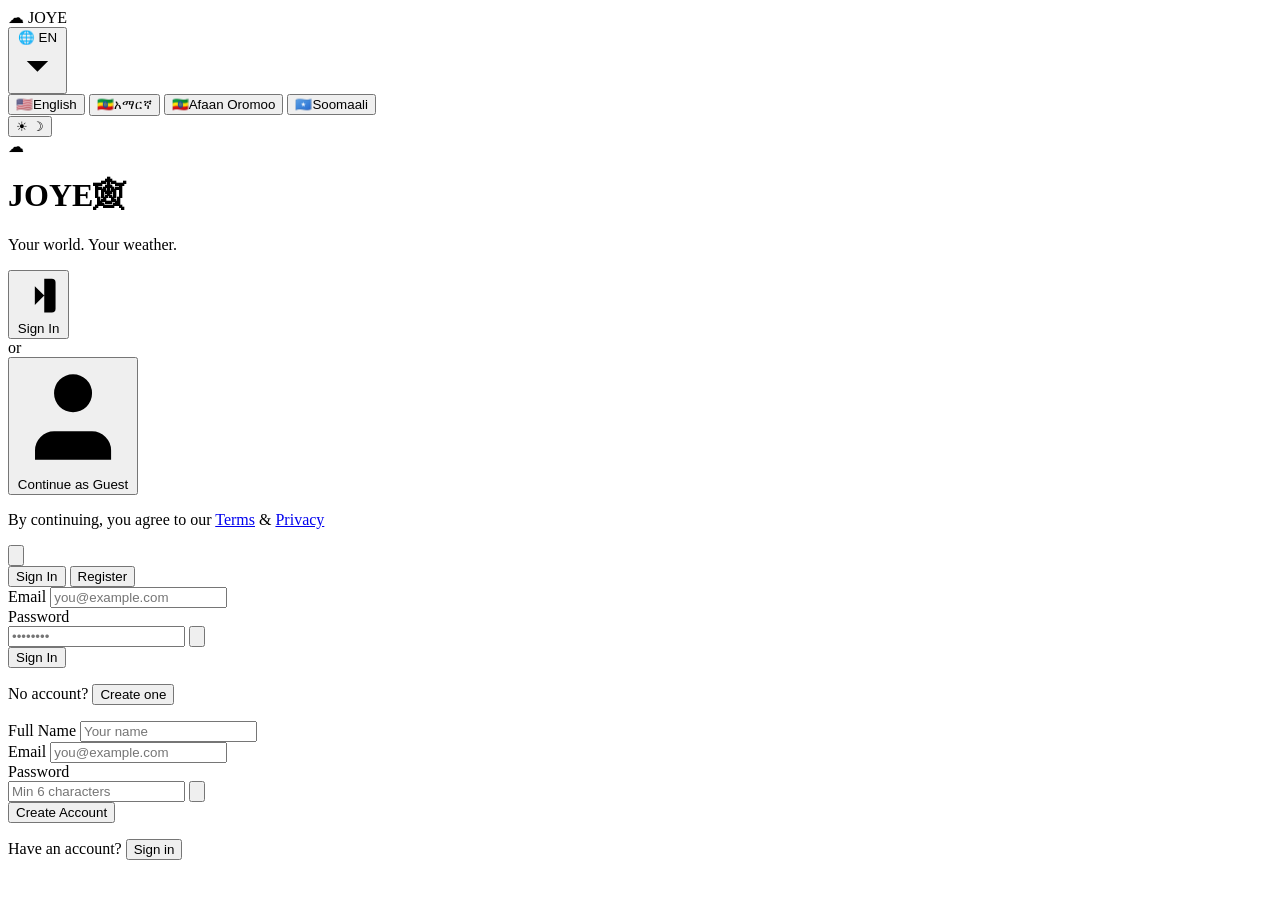
==== index.html @ 06ee372f "feat: sign-in page with slideshow, auth modal, language selector, PWA meta" ====
<!DOCTYPE html>
<html lang="en" data-theme="dark">
<head>
  <meta charset="UTF-8" />
  <meta name="viewport" content="width=device-width, initial-scale=1.0, viewport-fit=cover" />
  <meta name="mobile-web-app-capable" content="yes" />
  <meta name="apple-mobile-web-app-capable" content="yes" />
  <meta name="apple-mobile-web-app-status-bar-style" content="black-translucent" />
  <meta name="apple-mobile-web-app-title" content="Skye" />
  <meta name="theme-color" content="#0a0a0f" />
  <title>JOYE— Weather</title>
  <link rel="manifest" href="manifest.json" />
  <link rel="preconnect" href="https://fonts.googleapis.com" />
  <link rel="preconnect" href="https://fonts.gstatic.com" crossorigin />
  <link href="https://fonts.googleapis.com/css2?family=Cormorant+Garamond:ital,wght@0,300;0,400;0,600;1,300;1,400&family=Outfit:wght@200;300;400;500&display=swap" rel="stylesheet" />
  <link rel="stylesheet" href="style.css" />
</head>
<body>

  <!-- Background Slideshow -->
  <div class="bg-slider" id="bgSlider">
    <div class="bg-slide active" style="background-image: url('https://images.unsplash.com/photo-1504608524841-42584120d693?w=1920&q=80')"></div>
    <div class="bg-slide" style="background-image: url('https://images.unsplash.com/photo-1534088568595-a066f410bcda?w=1920&q=80')"></div>
    <div class="bg-slide" style="background-image: url('https://images.unsplash.com/photo-1501630834273-4b5604d2ee31?w=1920&q=80')"></div>
    <div class="bg-slide" style="background-image: url('https://images.unsplash.com/photo-1470071459604-3b5ec3a7fe05?w=1920&q=80')"></div>
    <div class="bg-slide" style="background-image: url('https://images.unsplash.com/photo-1419833173245-f59e1b93f9ee?w=1920&q=80')"></div>
    <div class="bg-slide" style="background-image: url('https://images.unsplash.com/photo-1464822759023-fed622ff2c3b?w=1920&q=80')"></div>
  </div>
  <div class="overlay"></div>

  <!-- Top Bar -->
  <header class="top-bar">
    <div class="logo">
      <span class="logo-icon">☁</span>
      <span class="logo-text">JOYE</span>
    </div>
    <div class="top-controls">
      <div class="lang-selector" id="langSelector">
        <button class="lang-btn" id="langBtn" aria-label="Select language">
          <span class="lang-flag" id="langFlag">🌐</span>
          <span class="lang-label" id="langLabel">EN</span>
          <svg class="chevron" viewBox="0 0 24 24"><path d="M6 9l6 6 6-6"/></svg>
        </button>
        <div class="lang-dropdown" id="langDropdown">
          <button class="lang-option active" data-lang="en"><span>🇺🇸</span><span>English</span></button>
          <button class="lang-option" data-lang="am"><span>🇪🇹</span><span>አማርኛ</span></button>
          <button class="lang-option" data-lang="om"><span>🇪🇹</span><span>Afaan Oromoo</span></button>
          <button class="lang-option" data-lang="so"><span>🇸🇴</span><span>Soomaali</span></button>
        </div>
      </div>
      <button class="theme-toggle" id="themeToggle" aria-label="Toggle theme">
        <span class="theme-icon sun">☀</span>
        <span class="theme-icon moon">☽</span>
        <div class="toggle-thumb"></div>
      </button>
    </div>
  </header>

  <!-- Main Sign-In Card -->
  <main class="signin-container">
    <div class="signin-card" id="signinCard">
      <div class="card-glow"></div>
      <div class="brand-area">
        <div class="brand-icon">☁</div>
        <h1 class="brand-name">JOYE🕸</h1>
        <p class="brand-tagline" id="brandTagline">Your world. Your weather.</p>
      </div>
      <div class="signin-actions">
        <button class="btn-primary" id="btnSignIn">
          <svg viewBox="0 0 24 24" class="btn-icon"><path d="M15 3h4a2 2 0 0 1 2 2v14a2 2 0 0 1-2 2h-4M10 17l5-5-5-5M15 12H3"/></svg>
          <span id="signInText">Sign In</span>
        </button>
        <div class="divider"><span id="dividerText">or</span></div>
        <button class="btn-ghost" id="btnGuest">
          <svg viewBox="0 0 24 24" class="btn-icon"><path d="M20 21v-2a4 4 0 0 0-4-4H8a4 4 0 0 0-4 4v2M12 11a4 4 0 1 0 0-8 4 4 0 0 0 0 8z"/></svg>
          <span id="guestText">Continue as Guest</span>
        </button>
      </div>
      <p class="signin-note" id="signinNote">
        By continuing, you agree to our <a href="#">Terms</a> &amp; <a href="#">Privacy</a>
      </p>
    </div>
    <div class="slide-dots" id="slideDots"></div>
  </main>

  <!-- Auth Modal -->
  <div class="modal-backdrop" id="modalBackdrop">
    <div class="modal" id="authModal">
      <button class="modal-close" id="modalClose" aria-label="Close">
        <svg viewBox="0 0 24 24"><path d="M18 6L6 18M6 6l12 12"/></svg>
      </button>

      <!-- Tabs -->
      <div class="auth-tabs">
        <button class="auth-tab active" id="tabLogin" data-tab="login">
          <span id="tabLoginText">Sign In</span>
        </button>
        <button class="auth-tab" id="tabRegister" data-tab="register">
          <span id="tabRegisterText">Register</span>
        </button>
      </div>

      <!-- Login Form -->
      <form class="auth-form active" id="formLogin" novalidate>
        <div class="field-group">
          <label class="field-label" id="lblEmail">Email</label>
          <input class="field-input" type="email" id="loginEmail" autocomplete="email" placeholder="you@example.com" required />
          <span class="field-error" id="loginEmailErr"></span>
        </div>
        <div class="field-group">
          <label class="field-label" id="lblPassword">Password</label>
          <div class="input-wrap">
            <input class="field-input" type="password" id="loginPassword" autocomplete="current-password" placeholder="••••••••" required />
            <button type="button" class="eye-btn" id="eyeLogin" aria-label="Show password">
              <svg viewBox="0 0 24 24"><path d="M1 12s4-8 11-8 11 8 11 8-4 8-11 8-11-8-11-8z"/><circle cx="12" cy="12" r="3"/></svg>
            </button>
          </div>
          <span class="field-error" id="loginPassErr"></span>
        </div>
        <button type="submit" class="btn-primary btn-full" id="btnLoginSubmit">
          <span id="loginSubmitText">Sign In</span>
        </button>
        <p class="auth-switch" id="authSwitchLogin">
          <span id="noAccountText">No account?</span>
          <button type="button" class="link-btn" id="switchToRegister">
            <span id="createOneText">Create one</span>
          </button>
        </p>
      </form>

      <!-- Register Form -->
      <form class="auth-form" id="formRegister" novalidate>
        <div class="field-group">
          <label class="field-label" id="lblName">Full Name</label>
          <input class="field-input" type="text" id="regName" autocomplete="name" placeholder="Your name" required />
          <span class="field-error" id="regNameErr"></span>
        </div>
        <div class="field-group">
          <label class="field-label" id="lblRegEmail">Email</label>
          <input class="field-input" type="email" id="regEmail" autocomplete="email" placeholder="you@example.com" required />
          <span class="field-error" id="regEmailErr"></span>
        </div>
        <div class="field-group">
          <label class="field-label" id="lblRegPassword">Password</label>
          <div class="input-wrap">
            <input class="field-input" type="password" id="regPassword" autocomplete="new-password" placeholder="Min 6 characters" required />
            <button type="button" class="eye-btn" id="eyeReg" aria-label="Show password">
              <svg viewBox="0 0 24 24"><path d="M1 12s4-8 11-8 11 8 11 8-4 8-11 8-11-8-11-8z"/><circle cx="12" cy="12" r="3"/></svg>
            </button>
          </div>
          <span class="field-error" id="regPassErr"></span>
        </div>
        <button type="submit" class="btn-primary btn-full" id="btnRegSubmit">
          <span id="regSubmitText">Create Account</span>
        </button>
        <p class="auth-switch" id="authSwitchReg">
          <span id="haveAccountText">Have an account?</span>
          <button type="button" class="link-btn" id="switchToLogin">
            <span id="signInLinkText">Sign in</span>
          </button>
        </p>
      </form>
    </div>
  </div>

  <script src="app.js"></script>
</body>
</html>
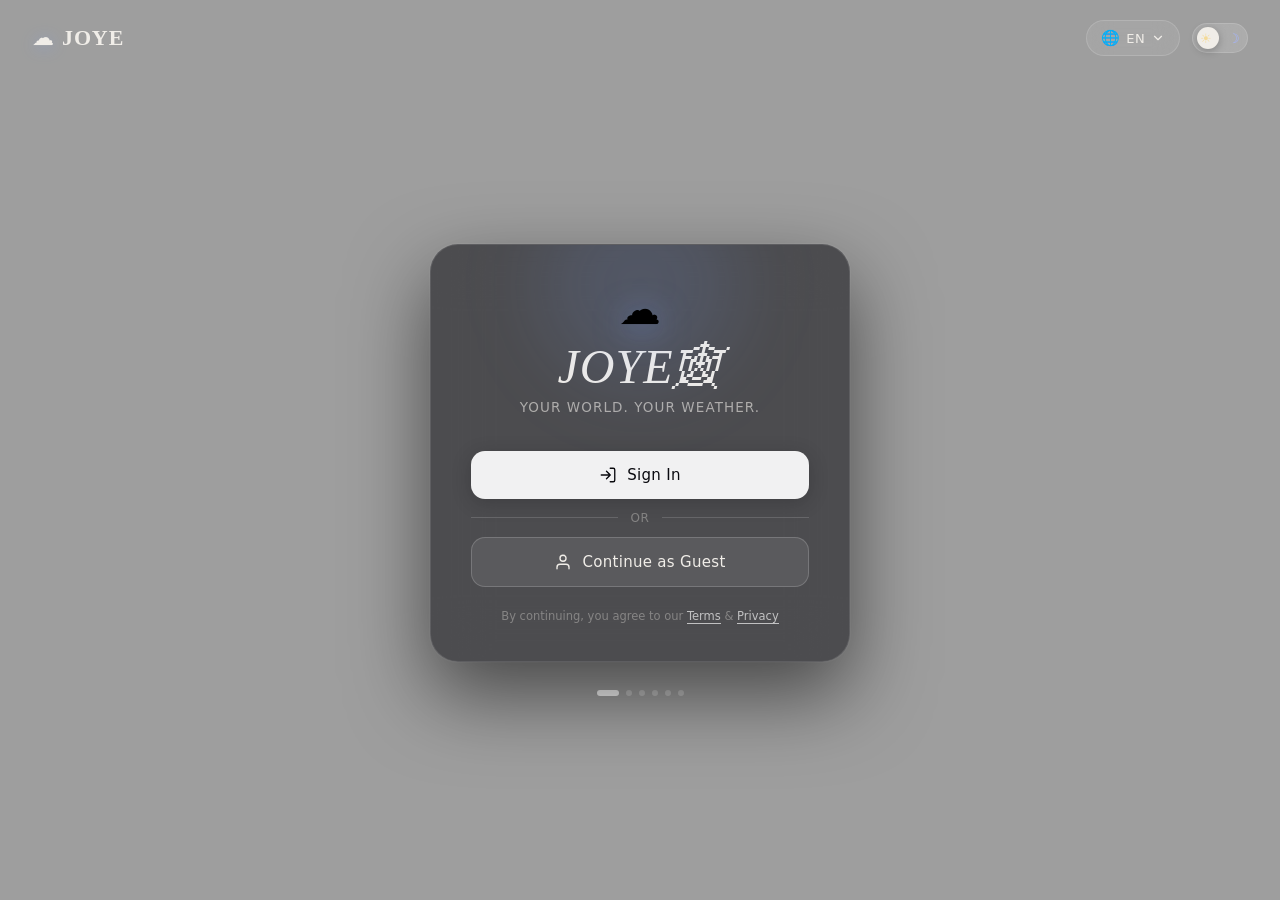
==== commit 54886bbf: "Well finished the version 1" ====
--- a/index.html
+++ b/index.html
@@ -13,7 +13,7 @@
   <link rel="preconnect" href="https://fonts.googleapis.com" />
   <link rel="preconnect" href="https://fonts.gstatic.com" crossorigin />
   <link href="https://fonts.googleapis.com/css2?family=Cormorant+Garamond:ital,wght@0,300;0,400;0,600;1,300;1,400&family=Outfit:wght@200;300;400;500&display=swap" rel="stylesheet" />
-  <link rel="stylesheet" href="style.css" />
+  <link rel="stylesheet" href="css/style.css" />
 </head>
 <body>
 
@@ -163,6 +163,6 @@
     </div>
   </div>
 
-  <script src="app.js"></script>
+  <script src="js/app.js"></script>
 </body>
 </html>
--- a/css/style.css
+++ b/css/style.css
@@ -0,0 +1,709 @@
+/* ===== RESET & BASE ===== */
+*, *::before, *::after { box-sizing: border-box; margin: 0; padding: 0; }
+
+:root {
+  --font-display: 'Cormorant Garamond', Georgia, serif;
+  --font-body: 'Outfit', system-ui, sans-serif;
+
+  /* Dark theme (default) */
+  --bg-overlay: rgba(0, 0, 0, 0.38);
+  --card-bg: rgba(10, 10, 15, 0.55);
+  --card-border: rgba(255, 255, 255, 0.10);
+  --card-shadow: 0 32px 80px rgba(0,0,0,0.55), 0 0 0 1px rgba(255,255,255,0.06);
+  --text-primary: #f0ede8;
+  --text-secondary: rgba(240, 237, 232, 0.60);
+  --text-muted: rgba(240, 237, 232, 0.35);
+  --btn-primary-bg: rgba(255,255,255,0.92);
+  --btn-primary-text: #0a0a0f;
+  --btn-primary-hover: #ffffff;
+  --btn-ghost-bg: rgba(255,255,255,0.08);
+  --btn-ghost-border: rgba(255,255,255,0.18);
+  --btn-ghost-text: #f0ede8;
+  --btn-ghost-hover: rgba(255,255,255,0.14);
+  --divider-color: rgba(255,255,255,0.15);
+  --logo-color: #f0ede8;
+  --toggle-bg: rgba(255,255,255,0.15);
+  --toggle-thumb: #f0ede8;
+  --lang-bg: rgba(255,255,255,0.08);
+  --lang-border: rgba(255,255,255,0.15);
+  --lang-text: #f0ede8;
+  --dropdown-bg: rgba(12, 12, 18, 0.92);
+  --dropdown-border: rgba(255,255,255,0.12);
+  --dropdown-hover: rgba(255,255,255,0.08);
+  --dot-active: rgba(255,255,255,0.9);
+  --dot-inactive: rgba(255,255,255,0.3);
+  --glow-color: rgba(120, 160, 255, 0.12);
+  --link-color: rgba(255,255,255,0.65);
+}
+
+[data-theme="light"] {
+  --bg-overlay: rgba(255, 255, 255, 0.22);
+  --card-bg: rgba(255, 255, 255, 0.72);
+  --card-border: rgba(0, 0, 0, 0.08);
+  --card-shadow: 0 32px 80px rgba(0,0,0,0.18), 0 0 0 1px rgba(0,0,0,0.05);
+  --text-primary: #0f0f14;
+  --text-secondary: rgba(15, 15, 20, 0.60);
+  --text-muted: rgba(15, 15, 20, 0.40);
+  --btn-primary-bg: #0f0f14;
+  --btn-primary-text: #ffffff;
+  --btn-primary-hover: #1a1a24;
+  --btn-ghost-bg: rgba(0,0,0,0.05);
+  --btn-ghost-border: rgba(0,0,0,0.15);
+  --btn-ghost-text: #0f0f14;
+  --btn-ghost-hover: rgba(0,0,0,0.09);
+  --divider-color: rgba(0,0,0,0.12);
+  --logo-color: #0f0f14;
+  --toggle-bg: rgba(0,0,0,0.12);
+  --toggle-thumb: #0f0f14;
+  --lang-bg: rgba(0,0,0,0.06);
+  --lang-border: rgba(0,0,0,0.12);
+  --lang-text: #0f0f14;
+  --dropdown-bg: rgba(250, 250, 252, 0.96);
+  --dropdown-border: rgba(0,0,0,0.10);
+  --dropdown-hover: rgba(0,0,0,0.05);
+  --dot-active: rgba(0,0,0,0.85);
+  --dot-inactive: rgba(0,0,0,0.25);
+  --glow-color: rgba(80, 120, 255, 0.08);
+  --link-color: rgba(0,0,0,0.50);
+}
+
+html, body {
+  width: 100%;
+  height: 100%;
+  overflow: hidden;
+}
+
+body {
+  font-family: var(--font-body);
+  font-weight: 300;
+  min-height: 100dvh;
+  min-width: 100dvw;
+  position: relative;
+  transition: color 0.4s ease;
+}
+
+/* ===== BACKGROUND SLIDESHOW ===== */
+.bg-slider {
+  position: fixed;
+  inset: 0;
+  z-index: 0;
+}
+
+.bg-slide {
+  position: absolute;
+  inset: 0;
+  background-size: cover;
+  background-position: center;
+  background-repeat: no-repeat;
+  opacity: 0;
+  transition: opacity 1.8s cubic-bezier(0.4, 0, 0.2, 1);
+  transform: scale(1.04);
+  animation: none;
+}
+
+.bg-slide.active {
+  opacity: 1;
+  animation: slowZoom 8s ease-in-out forwards;
+}
+
+@keyframes slowZoom {
+  from { transform: scale(1.04); }
+  to   { transform: scale(1.00); }
+}
+
+.overlay {
+  position: fixed;
+  inset: 0;
+  z-index: 1;
+  background: var(--bg-overlay);
+  backdrop-filter: blur(1px);
+  transition: background 0.5s ease;
+}
+
+/* ===== TOP BAR ===== */
+.top-bar {
+  position: fixed;
+  top: 0;
+  left: 0;
+  right: 0;
+  z-index: 100;
+  display: flex;
+  align-items: center;
+  justify-content: space-between;
+  padding: 20px 32px;
+}
+
+.logo {
+  display: flex;
+  align-items: center;
+  gap: 8px;
+  color: var(--logo-color);
+  text-decoration: none;
+}
+
+.logo-icon {
+  font-size: 22px;
+  line-height: 1;
+  filter: drop-shadow(0 2px 8px rgba(120,160,255,0.4));
+}
+
+.logo-text {
+  font-family: var(--font-display);
+  font-size: 22px;
+  font-weight: 600;
+  letter-spacing: 0.04em;
+}
+
+.top-controls {
+  display: flex;
+  align-items: center;
+  gap: 12px;
+}
+
+/* ===== LANGUAGE SELECTOR ===== */
+.lang-selector {
+  position: relative;
+}
+
+.lang-btn {
+  display: flex;
+  align-items: center;
+  gap: 6px;
+  padding: 8px 14px;
+  background: var(--lang-bg);
+  border: 1px solid var(--lang-border);
+  border-radius: 100px;
+  color: var(--lang-text);
+  font-family: var(--font-body);
+  font-size: 13px;
+  font-weight: 400;
+  cursor: pointer;
+  backdrop-filter: blur(12px);
+  transition: all 0.2s ease;
+  letter-spacing: 0.03em;
+}
+
+.lang-btn:hover {
+  background: var(--btn-ghost-hover);
+}
+
+.lang-flag { font-size: 15px; }
+
+.chevron {
+  width: 14px;
+  height: 14px;
+  stroke: currentColor;
+  stroke-width: 2;
+  fill: none;
+  stroke-linecap: round;
+  stroke-linejoin: round;
+  transition: transform 0.2s ease;
+}
+
+.lang-selector.open .chevron { transform: rotate(180deg); }
+
+.lang-dropdown {
+  position: absolute;
+  top: calc(100% + 8px);
+  right: 0;
+  min-width: 170px;
+  background: var(--dropdown-bg);
+  border: 1px solid var(--dropdown-border);
+  border-radius: 16px;
+  overflow: hidden;
+  backdrop-filter: blur(24px);
+  box-shadow: 0 16px 48px rgba(0,0,0,0.25);
+  opacity: 0;
+  transform: translateY(-8px) scale(0.97);
+  pointer-events: none;
+  transition: all 0.2s cubic-bezier(0.4, 0, 0.2, 1);
+  z-index: 200;
+}
+
+.lang-selector.open .lang-dropdown {
+  opacity: 1;
+  transform: translateY(0) scale(1);
+  pointer-events: all;
+}
+
+.lang-option {
+  display: flex;
+  align-items: center;
+  gap: 10px;
+  width: 100%;
+  padding: 11px 16px;
+  background: none;
+  border: none;
+  color: var(--lang-text);
+  font-family: var(--font-body);
+  font-size: 13.5px;
+  font-weight: 300;
+  cursor: pointer;
+  transition: background 0.15s ease;
+  text-align: left;
+}
+
+.lang-option:hover { background: var(--dropdown-hover); }
+.lang-option.active { font-weight: 500; }
+
+/* ===== THEME TOGGLE ===== */
+.theme-toggle {
+  position: relative;
+  width: 56px;
+  height: 30px;
+  background: var(--toggle-bg);
+  border: 1px solid var(--lang-border);
+  border-radius: 100px;
+  cursor: pointer;
+  backdrop-filter: blur(12px);
+  transition: background 0.3s ease, border-color 0.3s ease;
+  display: flex;
+  align-items: center;
+  justify-content: space-between;
+  padding: 0 7px;
+}
+
+.theme-icon {
+  font-size: 13px;
+  line-height: 1;
+  transition: opacity 0.3s ease;
+  z-index: 1;
+  position: relative;
+}
+
+.theme-icon.sun { color: #fbbf24; }
+.theme-icon.moon { color: #a5b4fc; }
+
+[data-theme="dark"] .theme-icon.sun { opacity: 0.4; }
+[data-theme="dark"] .theme-icon.moon { opacity: 1; }
+[data-theme="light"] .theme-icon.sun { opacity: 1; }
+[data-theme="light"] .theme-icon.moon { opacity: 0.4; }
+
+.toggle-thumb {
+  position: absolute;
+  width: 22px;
+  height: 22px;
+  background: var(--toggle-thumb);
+  border-radius: 50%;
+  top: 50%;
+  transform: translateY(-50%);
+  transition: left 0.3s cubic-bezier(0.4, 0, 0.2, 1), background 0.3s ease;
+  box-shadow: 0 2px 8px rgba(0,0,0,0.25);
+}
+
+[data-theme="dark"] .toggle-thumb { left: 4px; }
+[data-theme="light"] .toggle-thumb { left: calc(100% - 26px); }
+
+/* ===== MAIN CONTAINER ===== */
+.signin-container {
+  position: relative;
+  z-index: 10;
+  width: 100%;
+  height: 100dvh;
+  display: flex;
+  flex-direction: column;
+  align-items: center;
+  justify-content: center;
+  padding: 80px 20px 40px;
+}
+
+/* ===== SIGN-IN CARD ===== */
+.signin-card {
+  position: relative;
+  width: 100%;
+  max-width: 400px;
+  background: var(--card-bg);
+  border: 1px solid var(--card-border);
+  border-radius: 28px;
+  padding: 44px 40px 36px;
+  box-shadow: var(--card-shadow);
+  backdrop-filter: blur(28px) saturate(1.4);
+  -webkit-backdrop-filter: blur(28px) saturate(1.4);
+  transition: background 0.4s ease, border-color 0.4s ease, box-shadow 0.4s ease;
+  overflow: hidden;
+}
+
+.card-glow {
+  position: absolute;
+  top: -60px;
+  left: 50%;
+  transform: translateX(-50%);
+  width: 200px;
+  height: 200px;
+  background: var(--glow-color);
+  border-radius: 50%;
+  filter: blur(40px);
+  pointer-events: none;
+}
+
+/* ===== BRAND AREA ===== */
+.brand-area {
+  text-align: center;
+  margin-bottom: 36px;
+}
+
+.brand-icon {
+  font-size: 42px;
+  line-height: 1;
+  margin-bottom: 12px;
+  filter: drop-shadow(0 4px 16px rgba(120,160,255,0.5));
+  animation: floatIcon 4s ease-in-out infinite;
+}
+
+@keyframes floatIcon {
+  0%, 100% { transform: translateY(0); }
+  50%       { transform: translateY(-6px); }
+}
+
+.brand-name {
+  font-family: var(--font-display);
+  font-size: 48px;
+  font-weight: 300;
+  font-style: italic;
+  color: var(--text-primary);
+  letter-spacing: 0.02em;
+  line-height: 1;
+  margin-bottom: 8px;
+  transition: color 0.4s ease;
+}
+
+.brand-tagline {
+  font-family: var(--font-body);
+  font-size: 13.5px;
+  font-weight: 300;
+  color: var(--text-secondary);
+  letter-spacing: 0.08em;
+  text-transform: uppercase;
+  transition: color 0.4s ease;
+}
+
+/* ===== BUTTONS ===== */
+.signin-actions {
+  display: flex;
+  flex-direction: column;
+  gap: 12px;
+  margin-bottom: 20px;
+}
+
+.btn-primary, .btn-ghost {
+  display: flex;
+  align-items: center;
+  justify-content: center;
+  gap: 10px;
+  width: 100%;
+  padding: 15px 24px;
+  border-radius: 14px;
+  font-family: var(--font-body);
+  font-size: 15px;
+  font-weight: 400;
+  letter-spacing: 0.02em;
+  cursor: pointer;
+  border: none;
+  transition: all 0.22s cubic-bezier(0.4, 0, 0.2, 1);
+  position: relative;
+  overflow: hidden;
+}
+
+.btn-primary {
+  background: var(--btn-primary-bg);
+  color: var(--btn-primary-text);
+  box-shadow: 0 4px 20px rgba(0,0,0,0.2);
+}
+
+.btn-primary:hover {
+  background: var(--btn-primary-hover);
+  transform: translateY(-1px);
+  box-shadow: 0 8px 28px rgba(0,0,0,0.28);
+}
+
+.btn-primary:active { transform: translateY(0); }
+
+.btn-ghost {
+  background: var(--btn-ghost-bg);
+  color: var(--btn-ghost-text);
+  border: 1px solid var(--btn-ghost-border);
+}
+
+.btn-ghost:hover {
+  background: var(--btn-ghost-hover);
+  transform: translateY(-1px);
+}
+
+.btn-ghost:active { transform: translateY(0); }
+
+.btn-icon {
+  width: 18px;
+  height: 18px;
+  stroke: currentColor;
+  stroke-width: 1.8;
+  fill: none;
+  stroke-linecap: round;
+  stroke-linejoin: round;
+  flex-shrink: 0;
+}
+
+/* ===== DIVIDER ===== */
+.divider {
+  display: flex;
+  align-items: center;
+  gap: 12px;
+  color: var(--text-muted);
+  font-size: 12px;
+  letter-spacing: 0.06em;
+  text-transform: uppercase;
+}
+
+.divider::before,
+.divider::after {
+  content: '';
+  flex: 1;
+  height: 1px;
+  background: var(--divider-color);
+}
+
+/* ===== NOTE ===== */
+.signin-note {
+  text-align: center;
+  font-size: 11.5px;
+  color: var(--text-muted);
+  line-height: 1.6;
+  transition: color 0.4s ease;
+}
+
+.signin-note a {
+  color: var(--link-color);
+  text-decoration: none;
+  border-bottom: 1px solid currentColor;
+  transition: color 0.2s ease;
+}
+
+.signin-note a:hover { color: var(--text-primary); }
+
+/* ===== SLIDE DOTS ===== */
+.slide-dots {
+  display: flex;
+  gap: 7px;
+  margin-top: 28px;
+}
+
+.dot {
+  width: 6px;
+  height: 6px;
+  border-radius: 50%;
+  background: var(--dot-inactive);
+  cursor: pointer;
+  transition: all 0.3s ease;
+  border: none;
+  padding: 0;
+}
+
+.dot.active {
+  background: var(--dot-active);
+  width: 22px;
+  border-radius: 3px;
+}
+
+/* ===== RESPONSIVE ===== */
+@media (max-width: 480px) {
+  .top-bar { padding: 16px 20px; }
+  .signin-card { padding: 36px 28px 28px; border-radius: 24px; }
+  .brand-name { font-size: 40px; }
+  .brand-icon { font-size: 36px; }
+  .btn-primary, .btn-ghost { padding: 14px 20px; font-size: 14px; }
+}
+
+@media (max-width: 360px) {
+  .signin-card { padding: 28px 20px 24px; }
+  .brand-name { font-size: 34px; }
+}
+
+@media (min-width: 1200px) {
+  .signin-card { max-width: 420px; }
+}
+
+/* ===== TRANSITIONS ===== */
+.signin-card, .top-bar, .btn-primary, .btn-ghost,
+.lang-btn, .theme-toggle, .brand-name, .brand-tagline,
+.signin-note, .divider { transition-property: background, color, border-color, box-shadow; transition-duration: 0.4s; transition-timing-function: ease; }
+
+/* ===== AUTH MODAL ===== */
+.modal-backdrop {
+  position: fixed;
+  inset: 0;
+  z-index: 500;
+  background: rgba(0,0,0,0.6);
+  backdrop-filter: blur(6px);
+  display: flex;
+  align-items: center;
+  justify-content: center;
+  padding: 20px;
+  opacity: 0;
+  pointer-events: none;
+  transition: opacity 0.3s ease;
+}
+
+.modal-backdrop.open {
+  opacity: 1;
+  pointer-events: all;
+}
+
+.modal {
+  position: relative;
+  width: 100%;
+  max-width: 400px;
+  background: var(--card-bg);
+  border: 1px solid var(--card-border);
+  border-radius: 28px;
+  padding: 36px 36px 28px;
+  backdrop-filter: blur(32px) saturate(1.5);
+  -webkit-backdrop-filter: blur(32px) saturate(1.5);
+  box-shadow: var(--card-shadow);
+  transform: translateY(20px) scale(0.97);
+  transition: transform 0.3s cubic-bezier(0.4,0,0.2,1);
+  max-height: 90dvh;
+  overflow-y: auto;
+}
+
+.modal-backdrop.open .modal {
+  transform: translateY(0) scale(1);
+}
+
+.modal-close {
+  position: absolute;
+  top: 16px;
+  right: 16px;
+  width: 32px;
+  height: 32px;
+  background: var(--btn-ghost-bg);
+  border: 1px solid var(--btn-ghost-border);
+  border-radius: 50%;
+  cursor: pointer;
+  display: flex;
+  align-items: center;
+  justify-content: center;
+  color: var(--text-secondary);
+  transition: all 0.2s ease;
+}
+
+.modal-close:hover { background: var(--btn-ghost-hover); color: var(--text-primary); }
+
+.modal-close svg {
+  width: 14px; height: 14px;
+  stroke: currentColor; stroke-width: 2;
+  fill: none; stroke-linecap: round;
+}
+
+.auth-tabs {
+  display: flex;
+  gap: 4px;
+  background: var(--btn-ghost-bg);
+  border-radius: 12px;
+  padding: 4px;
+  margin-bottom: 28px;
+}
+
+.auth-tab {
+  flex: 1;
+  padding: 9px;
+  border: none;
+  border-radius: 9px;
+  background: transparent;
+  color: var(--text-secondary);
+  font-family: var(--font-body);
+  font-size: 13.5px;
+  font-weight: 400;
+  cursor: pointer;
+  transition: all 0.2s ease;
+}
+
+.auth-tab.active {
+  background: var(--btn-primary-bg);
+  color: var(--btn-primary-text);
+  font-weight: 500;
+}
+
+.auth-form { display: none; flex-direction: column; gap: 16px; }
+.auth-form.active { display: flex; }
+
+.field-group { display: flex; flex-direction: column; gap: 6px; }
+
+.field-label {
+  font-size: 12.5px;
+  font-weight: 400;
+  color: var(--text-secondary);
+  letter-spacing: 0.04em;
+}
+
+.input-wrap { position: relative; }
+
+.field-input {
+  width: 100%;
+  padding: 13px 16px;
+  background: var(--btn-ghost-bg);
+  border: 1px solid var(--btn-ghost-border);
+  border-radius: 12px;
+  color: var(--text-primary);
+  font-family: var(--font-body);
+  font-size: 14px;
+  font-weight: 300;
+  outline: none;
+  transition: border-color 0.2s ease, background 0.2s ease;
+}
+
+.field-input::placeholder { color: var(--text-muted); }
+.field-input:focus { border-color: var(--btn-primary-bg); background: var(--btn-ghost-hover); }
+.field-input.error { border-color: #f87171; }
+
+.input-wrap .field-input { padding-right: 44px; }
+
+.eye-btn {
+  position: absolute;
+  right: 12px;
+  top: 50%;
+  transform: translateY(-50%);
+  background: none;
+  border: none;
+  cursor: pointer;
+  color: var(--text-muted);
+  display: flex;
+  align-items: center;
+  padding: 4px;
+  transition: color 0.2s ease;
+}
+
+.eye-btn:hover { color: var(--text-primary); }
+.eye-btn svg { width: 16px; height: 16px; stroke: currentColor; stroke-width: 1.8; fill: none; stroke-linecap: round; stroke-linejoin: round; }
+
+.field-error {
+  font-size: 11.5px;
+  color: #f87171;
+  min-height: 16px;
+}
+
+.btn-full { width: 100%; margin-top: 4px; }
+
+.auth-switch {
+  text-align: center;
+  font-size: 12.5px;
+  color: var(--text-muted);
+  display: flex;
+  align-items: center;
+  justify-content: center;
+  gap: 5px;
+}
+
+.link-btn {
+  background: none;
+  border: none;
+  color: var(--text-primary);
+  font-family: var(--font-body);
+  font-size: 12.5px;
+  font-weight: 500;
+  cursor: pointer;
+  text-decoration: underline;
+  text-underline-offset: 2px;
+}
+
+@media (max-width: 480px) {
+  .modal { padding: 28px 22px 24px; border-radius: 22px; }
+}
